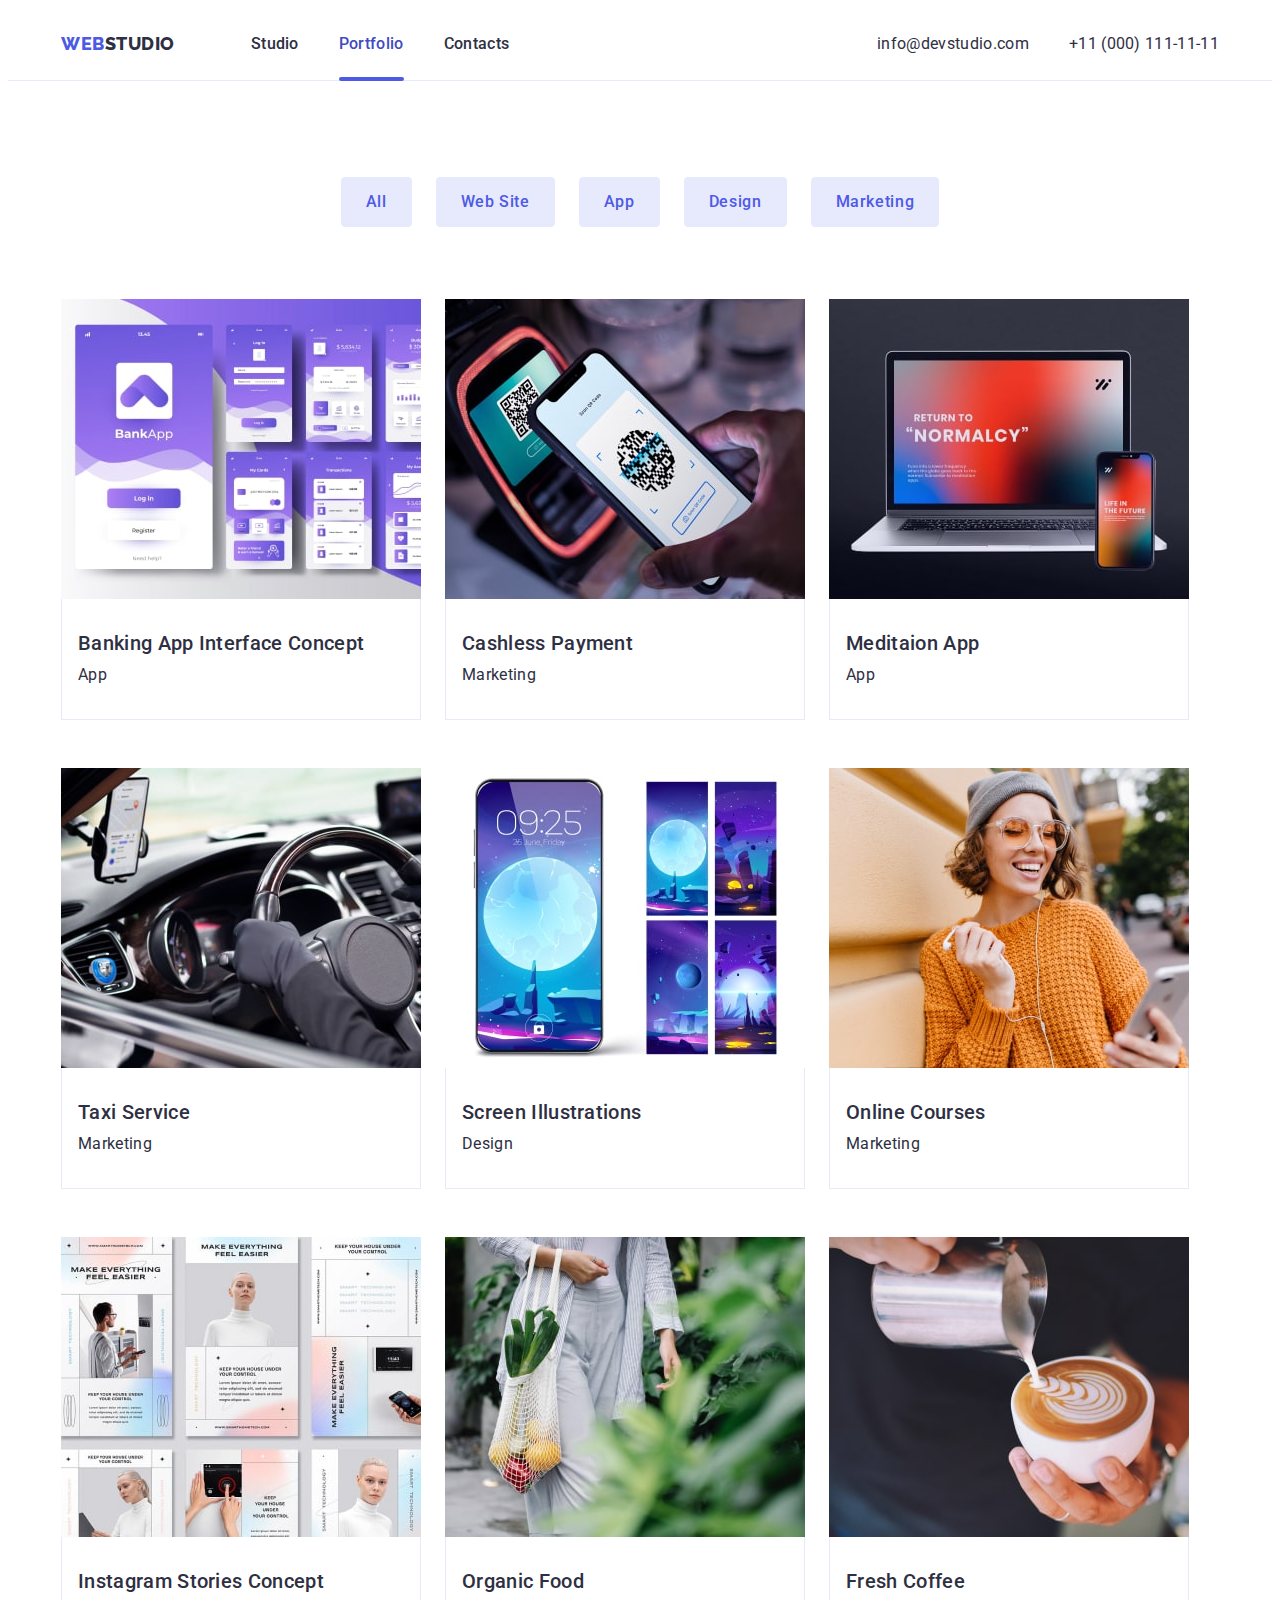
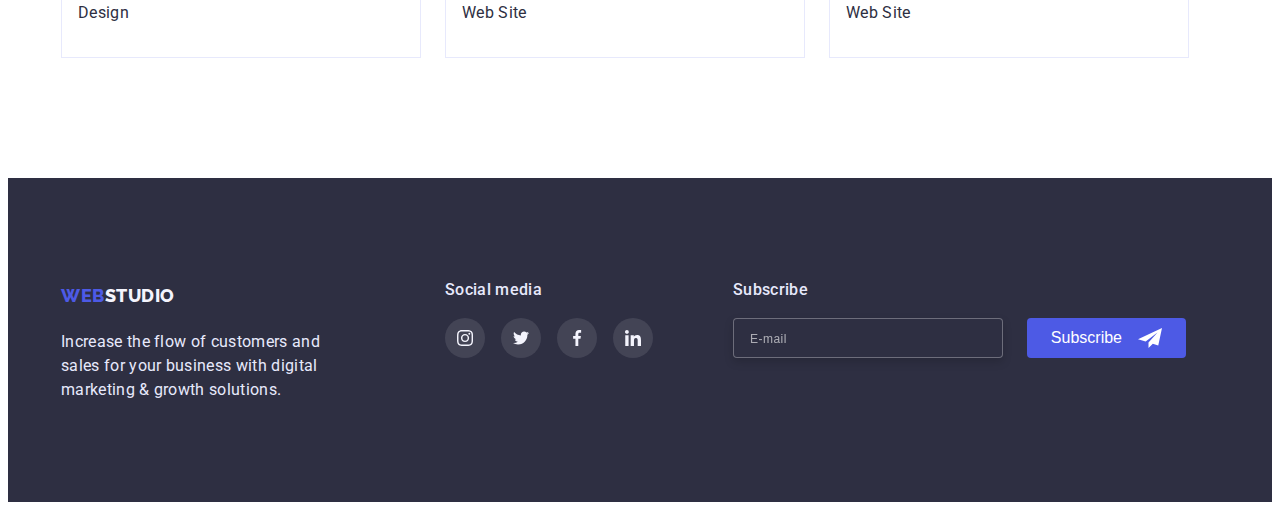
==== Portfolio.html @ 07bff195 "Initial commit" ====
<!DOCTYPE html>
<html lang="en">
  <head>
    <meta charset="UTF-8" />
    <meta http-equiv="X-UA-Compatible" content="IE=edge" />
    <meta name="viewport" content="width=device-width, initial-scale=1.0" />
    <title>WEBSTUDIO</title>

    <link rel="preconnect" href="https://fonts.googleapis.com" />
    <link rel="preconnect" href="https://fonts.gstatic.com" crossorigin />
    <link
      href="https://fonts.googleapis.com/css2?family=Raleway:wght@800&family=Roboto:wght@400;500;700;900&display=swap"
      rel="stylesheet"
    />
    <link
      rel="stylesheet"
      href="https://cdnjs.cloudflare.com/ajax/libs/modern-normalize/1.1.0/modern-normalize.min.css"
      integrity="sha512-wpPYUAdjBVSE4KJnH1VR1HeZfpl1ub8YT/NKx4PuQ5NmX2tKuGu6U/JRp5y+Y8XG2tV+wKQpNHVUX03MfMFn9Q=="
      crossorigin="anonymous"
      referrerpolicy="no-referrer"
    />
    <link rel="stylesheet" href="./css/styles.css" />
  </head>

  <body>
    <!-- header -->

    <header class="header">
      <div class="container">
        <nav class="nav">
          <a href="./index.html" class="logo"
            ><span class="logo-color">WEB</span>STUDIO</a
          >
          <ul class="nav-list">
            <li class="item">
              <a href="./index.html" class="link">Studio</a>
            </li>
            <li class="item">
              <a href="./Portfolio.html" class="link current">Portfolio</a>
            </li>
            <li class="item"><a href="" class="link">Contacts</a></li>
          </ul>

          <address class="addres">
            <ul class="addres-list">
              <li class="item">
                <a href="mailto:info@devstudio.com" class="link"
                  >info@devstudio.com</a
                >
              </li>
              <li class="item">
                <a href="tel:+110001111111" class="link">+11 (000) 111-11-11</a>
              </li>
            </ul>
          </address>
        </nav>
      </div>
    </header>

    <!-- main -->

    <main>
      <section class="portfolio">
        <div class="container">
          <h1 class="visually-hidden">Portfolio</h1>
          <ul class="btn-list">
            <li class="item">
              <button type="button" class="btn">All</button>
            </li>
            <li class="item">
              <button type="button" class="btn">Web Site</button>
            </li>
            <li class="item"><button type="button" class="btn">App</button></li>
            <li class="item">
              <button type="button" class="btn">Design</button>
            </li>
            <li class="item">
              <button type="button" class="btn">Marketing</button>
            </li>
          </ul>
          <ul class="portfolio-list">
            <li class="item">
              <a class="link" href="#">
                <div class="portfolio-img">
                  <img
                    src="./images/Banking-App-Interface-Concept.jpg"
                    alt="Banking App Interface Concept"
                    width="360"
                    height="300"
                  />
                  <p class="portfolio-img-text">
                    14 Stylish and User-Friendly App Design Concepts · Task Manager App · Calorie Tracker App · Exotic Fruit Ecommerce App · Cloud Storage App
                  </p>
                </div>
                <div class="portfolio-text">
                  <h2 class="title">Banking App Interface Concept</h2>
                  <p class="paragraph">App</p>
                </div>
              </a>
            </li>
            <li class="item">
              <a class="link" href="#">
                <div class="portfolio-img">
                  <img
                    src="./images/Cashless-Payment.jpg"
                    alt="Cashless Payment"
                    width="360"
                    height="300"
                  />
                  <p class="portfolio-img-text">
                    14 Stylish and User-Friendly App Design Concepts · Task Manager App · Calorie Tracker App · Exotic Fruit Ecommerce App · Cloud Storage App
                  </p>
                </div>
                <div class="portfolio-text">
                  <h2 class="title">Cashless Payment</h2>
                  <p class="paragraph">Marketing</p>
                </div>
              </a>
            </li>
            <li class="item">
              <a class="link" href="#">
                <div class="portfolio-img">
                  <img
                    src="./images/Meditaion-App.jpg"
                    alt="Meditaion App"
                    width="360"
                    height="300"
                  />
                  <p class="portfolio-img-text">
                    14 Stylish and User-Friendly App Design Concepts · Task Manager App · Calorie Tracker App · Exotic Fruit Ecommerce App · Cloud Storage App
                  </p>
                </div>
                <div class="portfolio-text">
                  <h2 class="title">Meditaion App</h2>
                  <p class="paragraph">App</p>
                </div></a
              >
            </li>
            <li class="item">
              <a class="link" href="#">
                <div class="portfolio-img">
                  <img
                    src="./images/Taxi-Service.jpg"
                    alt="Taxi Service"
                    width="360"
                    height="300"
                  />
                  <p class="portfolio-img-text">
                    14 Stylish and User-Friendly App Design Concepts · Task Manager App · Calorie Tracker App · Exotic Fruit Ecommerce App · Cloud Storage App
                  </p>
                </div>
                <div class="portfolio-text">
                  <h2 class="title">Taxi Service</h2>
                  <p class="paragraph">Marketing</p>
                </div></a
              >
            </li>
            <li class="item">
              <a class="link" href="#">
                <div class="portfolio-img">
                  <img
                    src="./images/Screen-Illustrations.jpg"
                    alt="Screen Illustrations"
                    width="360"
                    height="300"
                  />
                  <p class="portfolio-img-text">
                    14 Stylish and User-Friendly App Design Concepts · Task Manager App · Calorie Tracker App · Exotic Fruit Ecommerce App · Cloud Storage App
                  </p>
                </div>
                <div class="portfolio-text">
                  <h2 class="title">Screen Illustrations</h2>
                  <p class="paragraph">Design</p>
                </div></a
              >
            </li>
            <li class="item">
              <a class="link" href="#">
                <div class="portfolio-img">
                  <img
                    src="./images/Online-Courses.jpg"
                    alt="Online Courses"
                    width="360"
                    height="300"
                  />
                  <p class="portfolio-img-text">
                    14 Stylish and User-Friendly App Design Concepts · Task Manager App · Calorie Tracker App · Exotic Fruit Ecommerce App · Cloud Storage App
                  </p>
                </div>
                <div class="portfolio-text">
                  <h2 class="title">Online Courses</h2>
                  <p class="paragraph">Marketing</p>
                </div></a
              >
            </li>
            <li class="item">
              <a class="link" href="#"></a>
                <div class="portfolio-img">
                  <img
                    src="./images/Instagram-Stories-Concept.jpg"
                    alt="Instagram Stories Concept"
                    width="360"
                    height="300"
                  />
                  <p class="portfolio-img-text">
                    14 Stylish and User-Friendly App Design Concepts · Task Manager App · Calorie Tracker App · Exotic Fruit Ecommerce App · Cloud Storage App
                  </p>
                </div>
                <div class="portfolio-text">
                  <h2 class="title">Instagram Stories Concept</h2>
                  <p class="paragraph">Design</p>
                </div></a
              >
            </li>
            <li class="item">
              <a class="link" href="#"
                >
                <div class="portfolio-img">
                  <img
                  src="./images/Organic-Food.jpg"
                  alt="Organic Food"
                  width="360"
                  height="300"
                />
                  <p class="portfolio-img-text">
                   14 Stylish and User-Friendly App Design Concepts · Task Manager App · Calorie Tracker App · Exotic Fruit Ecommerce App · Cloud Storage App
                  </p>
                </div>
                <div class="portfolio-text">
                  <h2 class="title">Organic Food</h2>
                  <p class="paragraph">Web Site</p>
                </div></a
              >
            </li>
            <li class="item">
              <a class="link" href="#"
                >
                <div class="portfolio-img">
                  <img
                  src="./images/Fresh-Coffee.jpg"
                  alt="Fresh Coffee"
                  width="360"
                  height="300"
                />
                 <p class="portfolio-img-text">
                   14 Stylish and User-Friendly App Design Concepts · Task Manager App · Calorie Tracker App · Exotic Fruit Ecommerce App · Cloud Storage App
                  </p>
                </div>
                <div class="portfolio-text">
                  <h2 class="title">Fresh Coffee</h2>
                  <p class="paragraph">Web Site</p>
                </div></a
              >
            </li>
          </ul>
        </div>
      </section>
    </main>

    <!-- footer -->

    <footer class="footer">
      <div class="container">
        <div class="footer-logo-box">
          <a href="./index.html" class="logo logo-footer"
            ><span class="logo-color">WEB</span>STUDIO</a
          >
          <p class="paragraph paragraph-color">
            Increase the flow of customers and sales for your business with
            digital marketing & growth solutions.
          </p>
        </div>
        <div class="footer-soc-box">
          <h2 class="footer-soc-title">Social media</h2>
          <ul class="footer-soc-list">
            <li class="footer-soc-item">
              <a
                class="footer-soc-link"
                href="https://www.instagram.com/"
                target="_blank"
                rel="noopener noreferrer"
              >
                <svg class="footer-soc-icon">
                  <use href="./images/icons.svg#icon-instagram"></use>
                </svg>
              </a>
            </li>
            <li class="footer-soc-item">
              <a
                class="footer-soc-link"
                href="https://twitter.com/"
                target="_blank"
                rel="noopener noreferrer"
              >
                <svg class="footer-soc-icon">
                  <use href="./images/icons.svg#icon-twitter"></use>
                </svg>
              </a>
            </li>
            <li class="footer-soc-item">
              <a
                class="footer-soc-link"
                href="https://facebook.com/"
                target="_blank"
                rel="noopener noreferrer"
              >
                <svg class="footer-soc-icon">
                  <use href="./images/icons.svg#icon-facebook"></use>
                </svg>
              </a>
            </li>
            <li class="footer-soc-item">
              <a
                class="footer-soc-link"
                href="https://linkedin.com/"
                target="_blank"
                rel="noopener noreferrer"
              >
                <svg class="footer-soc-icon">
                  <use href="./images/icons.svg#icon-linkedin"></use>
                </svg>
              </a>
            </li>
          </ul>
        </div>
        <div class="footer-subscribe">
          <p class="subscribe-title">Subscribe</p>
          <form class="footer-form">
            <input
              class="footer-imput"
              type="email"
              name="mail"
              placeholder="E-mail"
              required
            />
            <button class="footer-btn" type="submit">
              <span>Subscribe</span>
              <svg class="footer-btn-icon">
                <use href="./images/icons.svg#icon-airplane"></use>
              </svg>
            </button>
          </form>
        </div>
      </div>
    </footer>
  </body>
</html>
---- css/styles.css ----
/* шрифт
 font-family: "Raleway", sans-serif;
font-family: "Roboto", sans-serif; */

/* головний колір шрифту #2E2F42 */
/* другий колір шрифту  #434455 */
/* колір шрифту у футері #E7E9FC */
/* колір шрифту основного заголовку #FFFFFF */
/* колір шрифту лого #4D5AE5 та #2E2F42 */
/* колір головного бекграунду #FFFFFF */
/* колір другого бекграунду #2E2F42 */
/* колір третього бекграунду #F4F4FD */
/* Колір кнопок у портфоліо #F4F4FD */
/* колір нажатої кнопки #404BBF */
/* колір нажатої кнопки у футорі #31D0AA */

:root {
  --activ-btn-color: #404bbf;
  --second-activ-btn-color: #31d0aa;
  --primary-text-color: #2e2f42;
  --second-text-color: #434455;
  --footer-text-color: #e7e9fc;
  --main-title-text-color: #ffffff;
  --accent-text-color: #4d5ae5;
  --bg-color-sectin: #f4f4fd;
  --customers-color: #8e8f99;
  --gradient: linear-gradient(rgba(46, 47, 66, 0.7), rgba(46, 47, 66, 0.7));
  --cubic-anim: cubic-bezier(0.4, 0, 0.2, 1);
}

body {
  font-family: "Roboto", sans-serif;
  color: var(--primary-text-color);
  font-weight: 400;
  letter-spacing: 0.02em;
}

.visually-hidden {
  position: absolute;
  white-space: nowrap;
  width: 1px;
  height: 1px;
  overflow: hidden;
  border: 0;
  padding: 0;
  clip: rect(0 0 0 0);
  clip-path: inset(50%);
  margin: -1px;
}

.item {
  list-style: none;
}

.title {
  font-weight: 500;
  font-size: 20px;
  line-height: 1.2;
}

.paragraph {
  font-size: 16px;
  line-height: 1.5;
}

img {
  display: block;
  max-width: 100%;
  height: auto;
}

.container {
  width: 100%;
  max-width: 1158px;
  padding-left: 15px;
  padding-right: 15px;
  margin: 0 auto;
}

p,
h1,
h2,
h3,
h4,
h5,
h6 {
  margin: 0;
}

ul {
  margin: 0;
  padding-left: 0;
}

/* ----------------header --------------*/
.header {
  border-bottom: 1px solid var(--footer-text-color);
}

.nav {
  display: flex;
  align-items: center;
  height: 72px;
}

.nav-list {
  display: flex;
  margin-left: 76px;
}

.nav-list .item + .item {
  margin-left: 40px;
}

.addres {
  margin-left: auto;
}

.addres-list {
  display: flex;
}

.addres-list .item + .item {
  margin-left: 40px;
}

.logo {
  color: var(--primary-text-color);
  text-decoration: none;
  font-family: "Raleway", sans-serif;
  font-weight: 800;
  font-size: 18px;
  line-height: 2;
  letter-spacing: 0.03em;
}

.logo .logo-color {
  color: var(--accent-text-color);
}

.nav .link {
  display: block;
  color: var(--primary-text-color);
  font-weight: 500;
  text-decoration: none;
  font-size: 16px;
  line-height: 1.5;
  padding-top: 24px;
  padding-bottom: 24px;

  transition-property: color;
  transition-duration: 250ms;
  transition-timing-function: var(--cubic-anim);
}

.nav .link:focus,
.nav .link:hover,
.link.current {
  color: var(--activ-btn-color);
}

.nav-list .item {
  position: relative;
}

.current::after {
  position: absolute;
  content: "";
  width: 100%;
  height: 4px;
  border-radius: 2px;
  background-color: var(--accent-text-color);
  bottom: -1px;
  left: 0;
}

.addres .link {
  color: inherit;
  text-decoration: none;
  font-weight: normal;
  font-style: normal;
  font-size: 16px;
  line-height: 1.5;

  transition-property: color;
  transition-duration: 250ms;
  transition-timing-function: var(--cubic-anim);
}

.addres .link:hover,
.addres .link:focus {
  color: var(--accent-text-color);
}

/* -------------------main---------------- */

/* --------hero------- */
.main-section {
  max-width: 1440px;
  margin: 0 auto;
  padding-top: 188px;
  padding-bottom: 188px;
  text-align: center;

  background-color: var(--primary-text-color);
  background-image: var(--gradient), url(../images/people-office.jpg);
  background-position: center;
  background-size: cover;
}

.main-title {
  color: var(--main-title-text-color);
  font-weight: 700;
  font-size: 56px;
  line-height: 1.07;
}

.main-section .btn {
  margin-top: 48px;
  padding: 16px 31px;

  color: var(--main-title-text-color);
  font-family: inherit;
  font-weight: 500;
  font-size: 16px;
  line-height: 1.5;
  letter-spacing: 0.04em;

  width: 169px;
  height: 56px;
  background-color: var(--accent-text-color);
  cursor: pointer;
  border: none;
  border-radius: 4px;
  box-shadow: 0px 4px 4px rgba(0, 0, 0, 0.15);

  transition-property: background-color;
  transition-duration: 250ms;
  transition-timing-function: var(--cubic-anim);
}

.main-section .btn:hover,
.main-section .btn:focus {
  background-color: var(--activ-btn-color);
}

/* --------modal------- */

.backdrop {
  position: fixed;
  top: 0;
  left: 0;
  width: 100%;
  height: 100%;
  background-color: rgba(46, 47, 66, 0.4);

  transition-property: opacity visibility;
  transition-duration: 250ms;
  transition-timing-function: var(--cubic-anim);
}

.is-hidden {
  opacity: 0;
  visibility: hidden;
  pointer-events: none;
}

.modal {
  position: absolute;
  top: 50%;
  left: 50%;
  transform: translate(-50%, -50%) scaleX(1);
  transition: transform 250ms var(--cubic-anim);

  width: 408px;
  height: 584px;
  padding: 72px 24px 24px 24px;

  background-color: #fcfcfc;
  box-shadow: 0px 1px 1px rgba(0, 0, 0, 0.14), 0px 1px 3px rgba(0, 0, 0, 0.12),
    0px 2px 1px rgba(0, 0, 0, 0.2);
  border-radius: 4px;
}

.backdrop.is-hidden .modal {
  transform: translate(-50%, -100%) scaleX(0);
}

.modal-btn {
  position: absolute;
  top: 24px;
  right: 24px;

  width: 24px;
  height: 24px;
  display: flex;
  align-items: center;
  justify-content: center;

  background-color: var(--footer-text-color);
  border: 1px solid;
  border-radius: 50%;
  border-color: rgba(0, 0, 0, 0.1);
  cursor: pointer;

  fill: var(--primary-text-color);
}

.icon-modal-close-btn {
  width: 8px;
  height: 8px;
}

.modal-btn:hover,
.modal-btn:focus {
  background-color: var(--activ-btn-color);
  border-color: var(--activ-btn-color);
  fill: var(--main-title-text-color);
}

.modal-title {
  font-size: 16px;
  font-weight: 500;
  line-height: 1.5;
  text-align: center;
  letter-spacing: 0.02em;

  margin-bottom: 16px;
}

.modal-form {
  display: flex;
  flex-direction: column;
}

.form-field {
  width: 100%;
  margin-bottom: 8px;
}

.form-input::placeholder {
  font-size: 12px;
  line-height: 1.3;
  letter-spacing: 0.04em;
  color: rgba(117, 117, 117, 0.5);
}

.form-input {
  font-size: 12px;
  width: 100%;
  padding: 8px 38px;
  border: 1px solid rgba(33, 33, 33, 0.2);
  border-radius: 4px;
  outline: transparent;

  transition: border-color 250ms var(--cubic-anim);
}

.form-input:focus {
  border-color: var(--accent-text-color);
}

.form-label {
  font-size: 12px;
  line-height: 1.33;
  letter-spacing: 0.04em;
  color: #8e8f99;
}

.input-wrap {
  position: relative;
  margin-top: 4px;
}

.form-input-icon {
  position: absolute;
  top: 50%;
  left: 16px;
  transform: translateY(-50%);
  fill: var(--primary-text-color);

  transition: fill 250ms var(--cubic-anim);
}

.form-input:focus + .form-input-icon {
  fill: var(--accent-text-color);
}

.textarea {
  resize: none;
  width: 100%;
  height: 120px;
  padding-left: 16px;
}

.form-checkbox {
  display: flex;
  width: 100%;
  height: 16px;
  margin-top: 8px;
}

.input-check {
  appearance: none;
}
.check-text {
  display: flex;
  align-items: center;
  justify-content: center;
}

.check-text span {
  width: 16px;
  height: 16px;
  border: 1.25px solid var(--primary-text-color);
  border-radius: 2px;

  margin-right: 8px;

  display: flex;
  align-items: center;
  justify-content: center;

  fill: transparent;
  background-color: var(--main-title-text-color);

  transition-property: fill background-color border;
  transition-duration: 250ms;
  transition-timing-function: var(--cubic-anim);
}

.check-text:hover span,
.check-text:focus span {
  border-color: var(--accent-text-color);
}

.input-check:checked + .check-text span {
  fill: var(--main-title-text-color);
  background-color: var(--accent-text-color);
  border: none;
}

.policy-text {
  margin-left: 8px;
}

.modal-policy {
  color: var(--accent-text-color);
  margin-left: 4px;
}

.modal-btn-send {
  position: absolute;
  bottom: 24px;
  left: 50%;
  transform: translateX(-50%);

  color: var(--main-title-text-color);
  width: 169px;
  height: 56px;
  padding: 16px 32px;

  background-color: var(--accent-text-color);
  box-shadow: 0px 4px 4px rgba(0, 0, 0, 0.15);
  border: none;
  border-radius: 4px;

  transition: background-color 250ms var(--cubic-anim);
}

.modal-btn-send:focus,
.modal-btn-send:hover {
  background-color: var(--activ-btn-color);
}

/* --------advantage------- */

.section {
  padding-top: 120px;
  padding-bottom: 120px;
}

.advantage-list {
  display: flex;
  flex-wrap: wrap;
  gap: 24px;
}

.advantage-list .item {
  width: 264px;
}

.advantage-list .title {
  margin-bottom: 8px;
}

.advantage-bg {
  display: flex;
  align-items: center;
  justify-content: center;
  width: 264px;
  height: 112px;
  background-color: var(--bg-color-sectin);
  border-radius: 4px;
  margin-bottom: 8px;
}

.advantage-icon {
  width: 64px;
  height: 64px;
}

/* --------galery------- */

.galery-section {
  text-align: center;
  padding-top: 0;
}

.galery-list {
  display: flex;
  flex-wrap: wrap;
  gap: 24px;
  margin-top: 72px;
  display: flex;
}

.galery-list .item {
  width: calc(100% - 48 / 3);
}

/* --------Team------- */

.team-section {
  background-color: var(--bg-color-sectin);
}

.title-section {
  font-weight: 700;
  font-size: 36px;
  line-height: 1.1;
  text-align: center;
}

.team-list {
  display: flex;
  flex-wrap: wrap;
  gap: 24px;
  margin-top: 72px;
  text-align: center;
}

.team-list .item {
  width: calc(100% -72px / 4);
  border-radius: 0px 0px 4px 4px;
  box-shadow: 0px 1px 6px rgba(46, 47, 66, 0.08),
    0px 1px 1px rgba(46, 47, 66, 0.16), 0px 2px 1px rgba(46, 47, 66, 0.08);
}

.team {
  background-color: var(--main-title-text-color);
}

.team-text-box {
  padding: 32px 16px;
}

.team-list .title {
  margin-bottom: 8px;
}

.team-soc-list {
  display: flex;
  align-items: center;
  justify-content: space-between;
  margin-top: 8px;
  list-style: none;
}

.team-soc-item {
  width: 40px;
  height: 40px;
}

.team-soc-link {
  display: flex;
  width: inherit;
  height: inherit;
  background-color: var(--accent-text-color);
  border-radius: 50%;
  justify-content: center;
  align-items: center;

  transition-property: background-color;
  transition-duration: 250ms;
  transition-timing-function: var(--cubic-anim);
}

.team-soc-link:hover,
.team-soc-link:focus {
  background-color: var(--activ-btn-color);
}

.team-soc-icon {
  width: 16px;
  height: 16px;
}

/* ---------customers---------- */

.customers {
  padding: 130px 0 120px 0;
}

.customers-title {
  font-weight: 700;
  font-size: 36px;
  line-height: 1.1;
  text-align: center;
  margin-bottom: 72px;
}

.customers-list {
  display: flex;
  flex-wrap: wrap;
  row-gap: 24px;
  gap: 24px;
  list-style: none;
}

.customers-item {
  width: 168px;
  height: 88px;
}

.customers-link {
  display: flex;
  justify-content: center;
  align-items: center;

  width: inherit;
  height: inherit;
  border: 1px solid var(--customers-color);
  border-radius: 4px;
  fill: var(--customers-color);

  transition-property: fill border;
  transition-duration: 250ms;
  transition-timing-function: var(--cubic-anim);
}

.customers-link:hover,
.customers-link:focus {
  border: 1px solid var(--activ-btn-color);
  fill: var(--activ-btn-color);
}

.customers-icon {
  width: 104px;
  height: 56px;
}

/* -----------------footer------------------ */

.footer {
  background-color: var(--primary-text-color);
  padding-top: 100px;
  padding-bottom: 100px;
}

.logo-footer {
  color: var(--bg-color-sectin);
}

.paragraph-color {
  margin-top: 16px;
  width: 264px;
  color: var(--footer-text-color);
}

.footer .container {
  display: flex;
  flex-wrap: wrap;
  row-gap: 24px;
}

.footer-logo-box {
  margin-right: 120px;
}

.footer-soc-box {
  margin-right: 80px;
}

.footer-soc-title {
  color: var(--footer-text-color);
  font-weight: 500;
  font-size: 16px;
  line-height: 1.5;
  letter-spacing: 0.02em;
  margin-bottom: 16px;
}

.footer-soc-list {
  display: flex;
  align-items: center;
  gap: 16px;
  list-style: none;
}

.footer-soc-item {
  width: 40px;
  height: 40px;
}

.footer-soc-link {
  display: flex;
  width: inherit;
  height: inherit;
  background-color: var(--second-text-color);
  border-radius: 50%;
  justify-content: center;
  align-items: center;

  transition-property: background-color;
  transition-duration: 250ms;
  transition-timing-function: var(--cubic-anim);
}

.footer-soc-link:hover,
.footer-soc-link:focus {
  background-color: var(--second-activ-btn-color);
}

.footer-soc-icon {
  width: 16px;
  height: 16px;
}

.footer-subscribe {
  width: 453px;
  height: 80px;
}

.subscribe-title {
  font-size: 16px;
  font-weight: 500;
  line-height: 1.5;
  letter-spacing: 0.02em;
  color: var(--footer-text-color);

  margin-bottom: 16px;
}

.footer-form {
  display: flex;
  width: 100%;
  height: 40px;
}

.footer-imput {
  width: 264px;
  background-color: var(--primary-text-color);
  border: 1px solid rgba(255, 255, 255, 0.3);
  filter: drop-shadow(0px 4px 4px rgba(0, 0, 0, 0.15));
  border-radius: 4px;

  padding: 8px 16px;
  font-size: 14px;
  line-height: 1.5;
  letter-spacing: 0.04em;
  color: var(--main-title-text-color);
}

.footer-imput::placeholder {
  font-size: 12px;
  line-height: 2;
  letter-spacing: 0.04em;
  color: rgba(255, 255, 255, 0.6);
}

.footer-btn {
  display: flex;
  align-items: center;
  justify-content: center;
  gap: 16px;

  width: 165px;
  height: 40px;
  background-color: var(--accent-text-color);
  border: none;
  border-radius: 4px;

  color: var(--main-title-text-color);
  font-size: 16px;
  line-height: 1.5;
  padding: 8px 24px;
  margin-left: 24px;

  cursor: pointer;

  transition-property: background-color;
  transition-duration: 250ms;
  transition-timing-function: var(--cubic-anim);
}

.footer-btn-icon {
  width: 24px;
  height: 24px;
  fill: var(--main-title-text-color);
}

.footer-btn:focus,
.footer-btn:hover {
  background-color: var(--activ-btn-color);
}

/* ------------------Portfolio---------------- */

.portfolio {
  padding-top: 96px;
  padding-bottom: 120px;
}

.btn-list {
  display: flex;
  justify-content: center;
}

.btn-list .item + .item {
  margin-left: 24px;
}

.portfolio .btn {
  font-family: inherit;
  color: var(--accent-text-color);
  font-weight: 500;
  font-size: 16px;
  line-height: 1.5;
  letter-spacing: 0.04em;

  background-color: var(--footer-text-color);
  padding: 12px 24px 12px 24px;
  cursor: pointer;
  border: 1px solid var(--footer-text-color);
  border-radius: 4px;

  transition-property: background-color color border box-shadow;
  transition-duration: 250ms;
  transition-timing-function: var(--cubic-anim);
}

.portfolio .btn:hover,
.portfolio .btn:focus {
  color: var(--main-title-text-color);
  background-color: var(--activ-btn-color);
  border: 1px solid var(--activ-btn-color);
  box-shadow: 0px 3px 1px rgba(0, 0, 0, 0.1), 0px 2px 1px rgba(0, 0, 0, 0.08),
    0px 2px 2px rgba(0, 0, 0, 0.12);
}

.portfolio-list {
  display: flex;
  flex-wrap: wrap;
  gap: 24px;
  row-gap: 48px;
  margin-top: 72px;
}

.portfolio-list .item {
  width: calc(100% - 4 / 3);
  text-decoration-style: none;

  transition-property: box-shadow;
  transition-duration: 250ms;
  transition-timing-function: var(--cubic-anim);
}

.portfolio-list .item:hover,
.portfolio-list .item:focus {
  box-shadow: 0px 1px 6px rgba(46, 47, 66, 0.08),
    0px 1px 1px rgba(46, 47, 66, 0.16), 0px 2px 1px rgba(46, 47, 66, 0.08);
}

.portfolio-img {
  width: 360px;
  height: 300px;

  position: relative;
  overflow: hidden;
}

.portfolio-img-text {
  position: absolute;
  content: "";
  top: 0;
  left: 0;
  transform: translateY(100%);
  overflow: auto;

  width: 100%;
  height: 100%;
  background-color: var(--accent-text-color);

  transition-property: transform;
  transition-duration: 250ms;
  transition-timing-function: var(--cubic-anim);

  font-size: 16px;
  line-height: 1.5;
  letter-spacing: 0.02em;
  color: var(--bg-color-sectin);
  padding: 40px 32px;
}

.item:focus .portfolio-img-text,
.item:hover .portfolio-img-text {
  transform: translateY(0);
}

.portfolio-text {
  padding: 32px 16px;
  border: 1px solid var(--footer-text-color);
  border-top: none;
}
.portfolio-list .title {
  margin-bottom: 8px;
}

.portfolio-list .link {
  text-decoration: none;
  color: inherit;
}
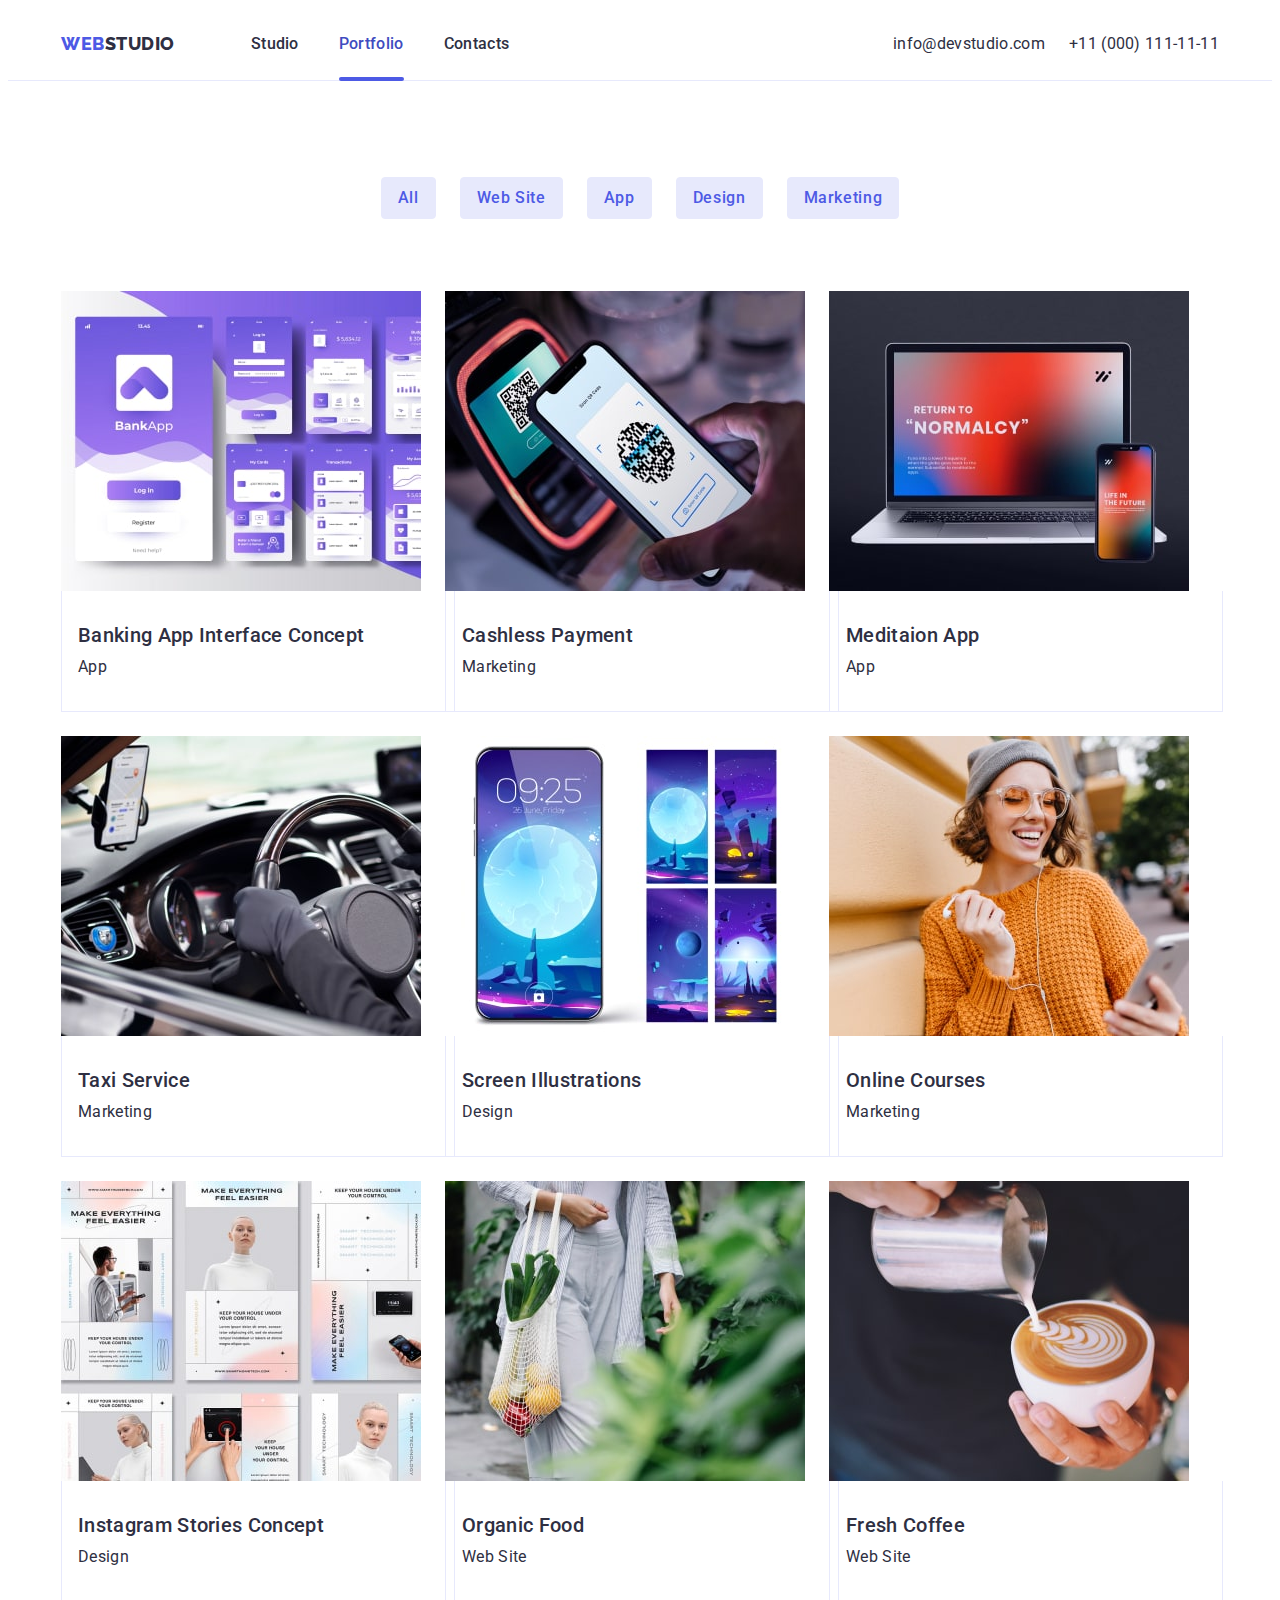
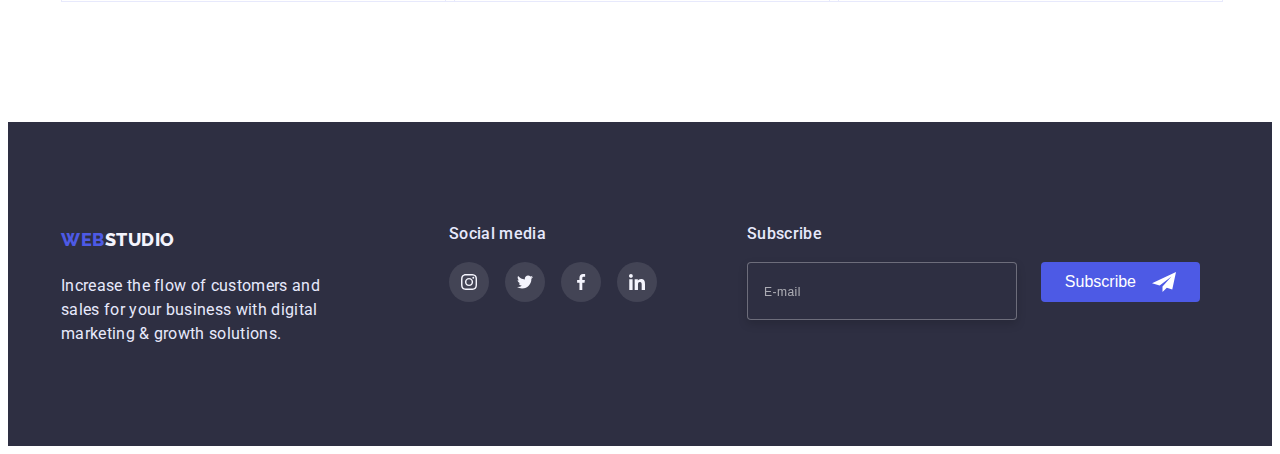
==== commit b3f2cf98: "create mobile and tablet version" ====
--- a/Portfolio.html
+++ b/Portfolio.html
@@ -20,6 +20,9 @@
       referrerpolicy="no-referrer"
     />
     <link rel="stylesheet" href="./css/styles.css" />
+    <link rel="stylesheet" href="./css/mobile.css" />
+    <link rel="stylesheet" href="./css/tablet.css" />
+    <link rel="stylesheet" href="./css/desktop.css" />
   </head>
 
   <body>
@@ -38,7 +41,7 @@
             <li class="item">
               <a href="./Portfolio.html" class="link current">Portfolio</a>
             </li>
-            <li class="item"><a href="" class="link">Contacts</a></li>
+            <li class="item"><a href="#" class="link">Contacts</a></li>
           </ul>
 
           <address class="addres">
@@ -53,7 +56,96 @@
               </li>
             </ul>
           </address>
+
+          <button class="mob-menu-btn" type="button" data-menu-open>
+            <svg class="mob-menu-icon">
+              <use href="./images/icons.svg#icon-menu-hamburger"></use>
+            </svg>
+          </button>
         </nav>
+      </div>
+
+      <!------------------ mobile menu  ----------------->
+
+      <div class="container mob-menu is-hidden" data-menu>
+        <button type="button" class="menu-btn-close" data-menu-close>
+          <svg class="icon-modal-close-btn">
+            <use href="./images/icons.svg#icon-modal-close-btn"></use>
+          </svg>
+        </button>
+
+        <ul class="mob-nav-list">
+          <li class="item">
+            <a href="./index.html" class="link">Studio</a>
+          </li>
+          <li class="item">
+            <a href="./Portfolio.html" class="link">Portfolio</a>
+          </li>
+          <li class="item"><a href="#" class="link current">Contacts</a></li>
+        </ul>
+
+        <ul class="mob-addres-list">
+          <li class="item">
+            <a href="tel:+110001111111" class="link mob-tel"
+              >+11 (000) 111-11-11</a
+            >
+          </li>
+          <li class="item">
+            <a href="mailto:info@devstudio.com" class="link"
+              >info@devstudio.com</a
+            >
+          </li>
+        </ul>
+        <ul class="mob-soc-list">
+          <li class="team-soc-item">
+            <a
+              href="https://www.instagram.com/"
+              class="team-soc-link"
+              target="_blank"
+              rel="noopener noreferrer"
+            >
+              <svg class="team-soc-icon">
+                <use href="./images/icons.svg#icon-instagram"></use>
+              </svg>
+            </a>
+          </li>
+          <li class="team-soc-item">
+            <a
+              href="https://twitter.com/"
+              class="team-soc-link"
+              target="_blank"
+              rel="noopener noreferrer"
+            >
+              <svg class="team-soc-icon">
+                <use href="./images/icons.svg#icon-twitter"></use>
+              </svg>
+            </a>
+          </li>
+          <li class="team-soc-item">
+            <a
+              href="https://facebook.com/"
+              class="team-soc-link"
+              target="_blank"
+              rel="noopener noreferrer"
+            >
+              <svg class="team-soc-icon">
+                <use href="./images/icons.svg#icon-facebook"></use>
+              </svg>
+            </a>
+          </li>
+          <li class="team-soc-item">
+            <a
+              href="https://linkedin.com/"
+              class="team-soc-link"
+              target="_blank"
+              rel="noopener noreferrer"
+            >
+              <svg class="team-soc-icon">
+                <use href="./images/icons.svg#icon-linkedin"></use>
+              </svg>
+            </a>
+          </li>
+        </ul>
       </div>
     </header>
 
@@ -81,13 +173,12 @@
           <ul class="portfolio-list">
             <li class="item">
               <a class="link" href="#">
-                <div class="portfolio-img">
-                  <img
-                    src="./images/Banking-App-Interface-Concept.jpg"
-                    alt="Banking App Interface Concept"
-                    width="360"
-                    height="300"
-                  />
+                <div class="portfolio-img">                  
+                  <img 
+                  srcset="./images/Banking-App-Interface-Concept-2x.jpg 2x"                   
+                  src="./images/Banking-App-Interface-Concept.jpg"
+                  alt="Banking App Interface Concept"
+                  />                  
                   <p class="portfolio-img-text">
                     14 Stylish and User-Friendly App Design Concepts · Task Manager App · Calorie Tracker App · Exotic Fruit Ecommerce App · Cloud Storage App
                   </p>
@@ -102,10 +193,10 @@
               <a class="link" href="#">
                 <div class="portfolio-img">
                   <img
+                  srcset="./images/Cashless-Payment-2x.jpg 2x"  
                     src="./images/Cashless-Payment.jpg"
                     alt="Cashless Payment"
-                    width="360"
-                    height="300"
+                    
                   />
                   <p class="portfolio-img-text">
                     14 Stylish and User-Friendly App Design Concepts · Task Manager App · Calorie Tracker App · Exotic Fruit Ecommerce App · Cloud Storage App
@@ -121,10 +212,10 @@
               <a class="link" href="#">
                 <div class="portfolio-img">
                   <img
+                  srcset="./images/Meditaion-App-2x.jpg 2x"                   
                     src="./images/Meditaion-App.jpg"
                     alt="Meditaion App"
-                    width="360"
-                    height="300"
+                    
                   />
                   <p class="portfolio-img-text">
                     14 Stylish and User-Friendly App Design Concepts · Task Manager App · Calorie Tracker App · Exotic Fruit Ecommerce App · Cloud Storage App
@@ -140,10 +231,10 @@
               <a class="link" href="#">
                 <div class="portfolio-img">
                   <img
+                  srcset="./images/Taxi-Service-2x.jpg 2x"                   
                     src="./images/Taxi-Service.jpg"
                     alt="Taxi Service"
-                    width="360"
-                    height="300"
+                    
                   />
                   <p class="portfolio-img-text">
                     14 Stylish and User-Friendly App Design Concepts · Task Manager App · Calorie Tracker App · Exotic Fruit Ecommerce App · Cloud Storage App
@@ -159,10 +250,10 @@
               <a class="link" href="#">
                 <div class="portfolio-img">
                   <img
+                  srcset="./images/Screen-Illustrations-2x.jpg 2x"                   
                     src="./images/Screen-Illustrations.jpg"
                     alt="Screen Illustrations"
-                    width="360"
-                    height="300"
+                    
                   />
                   <p class="portfolio-img-text">
                     14 Stylish and User-Friendly App Design Concepts · Task Manager App · Calorie Tracker App · Exotic Fruit Ecommerce App · Cloud Storage App
@@ -178,10 +269,10 @@
               <a class="link" href="#">
                 <div class="portfolio-img">
                   <img
+                  srcset="./images/Online-Courses-2x.jpg 2x"                   
                     src="./images/Online-Courses.jpg"
                     alt="Online Courses"
-                    width="360"
-                    height="300"
+                    
                   />
                   <p class="portfolio-img-text">
                     14 Stylish and User-Friendly App Design Concepts · Task Manager App · Calorie Tracker App · Exotic Fruit Ecommerce App · Cloud Storage App
@@ -197,10 +288,10 @@
               <a class="link" href="#"></a>
                 <div class="portfolio-img">
                   <img
+                  srcset="./images/Instagram-Stories-Concept-2x.jpg 2x"                   
                     src="./images/Instagram-Stories-Concept.jpg"
                     alt="Instagram Stories Concept"
-                    width="360"
-                    height="300"
+                    
                   />
                   <p class="portfolio-img-text">
                     14 Stylish and User-Friendly App Design Concepts · Task Manager App · Calorie Tracker App · Exotic Fruit Ecommerce App · Cloud Storage App
@@ -217,10 +308,10 @@
                 >
                 <div class="portfolio-img">
                   <img
+                  srcset="./images/Organic-Food-2x.jpg 2x"                   
                   src="./images/Organic-Food.jpg"
                   alt="Organic Food"
-                  width="360"
-                  height="300"
+                 
                 />
                   <p class="portfolio-img-text">
                    14 Stylish and User-Friendly App Design Concepts · Task Manager App · Calorie Tracker App · Exotic Fruit Ecommerce App · Cloud Storage App
@@ -237,10 +328,10 @@
                 >
                 <div class="portfolio-img">
                   <img
+                  srcset="./images/Fresh-Coffee-2x.jpg 2x"                   
                   src="./images/Fresh-Coffee.jpg"
                   alt="Fresh Coffee"
-                  width="360"
-                  height="300"
+                  
                 />
                  <p class="portfolio-img-text">
                    14 Stylish and User-Friendly App Design Concepts · Task Manager App · Calorie Tracker App · Exotic Fruit Ecommerce App · Cloud Storage App
@@ -343,5 +434,8 @@
         </div>
       </div>
     </footer>
+    
+    <script src="./js/menu.js"></script>
+
   </body>
 </html>
--- a/css/styles.css
+++ b/css/styles.css
@@ -59,6 +59,7 @@
 }
 
 .paragraph {
+  width: 100%;
   font-size: 16px;
   line-height: 1.5;
 }
@@ -71,7 +72,7 @@
 
 .container {
   width: 100%;
-  max-width: 1158px;
+  max-width: 428px;
   padding-left: 15px;
   padding-right: 15px;
   margin: 0 auto;
@@ -103,27 +104,6 @@
   height: 72px;
 }
 
-.nav-list {
-  display: flex;
-  margin-left: 76px;
-}
-
-.nav-list .item + .item {
-  margin-left: 40px;
-}
-
-.addres {
-  margin-left: auto;
-}
-
-.addres-list {
-  display: flex;
-}
-
-.addres-list .item + .item {
-  margin-left: 40px;
-}
-
 .logo {
   color: var(--primary-text-color);
   text-decoration: none;
@@ -138,81 +118,179 @@
   color: var(--accent-text-color);
 }
 
-.nav .link {
+.nav-list {
+  display: none;
+}
+
+.addres-list {
+  display: none;
+}
+
+.mob-menu-btn {
+  display: inline-block;
+  position: relative;
+  width: 32px;
+  height: 32px;
+  background-color: transparent;
+  border: none;
+  margin: 0 0 0 auto;
+
+  cursor: pointer;
+}
+.mob-menu-icon {
+  width: 32px;
+  height: 32px;
+  position: absolute;
+  top: 50%;
+  left: 50%;
+  transform: translate(-50%, -50%);
+
+  stroke: var(--primary-text-color);
+}
+
+/* ------Mobile menu ------ */
+
+.mob-menu {
+  width: 100%;
+  height: 100%;
+  position: fixed;
+  top: 0;
+  left: 50%;
+  transform: translateX(-50%);
+  display: flex;
+  flex-direction: column;
+  overflow: auto;
+  z-index: 1;
+
+  padding: 80px 40px 40px 40px;
+
+  background-color: var(--main-title-text-color);
+  background-size: contain;
+}
+
+.no-scroll {
+  overflow: hidden;
+}
+
+.menu-btn-close {
+  position: absolute;
+  top: 40px;
+  right: 40px;
+
+  width: 24px;
+  height: 24px;
+  display: flex;
+  align-items: center;
+  justify-content: center;
+
+  background-color: var(--footer-text-color);
+  border: 1px solid;
+  border-radius: 50%;
+  border-color: rgba(0, 0, 0, 0.1);
+  cursor: pointer;
+
+  fill: var(--primary-text-color);
+}
+
+.mob-nav-list {
+  display: flex;
+  flex-direction: column;
+  gap: 40px;
+}
+
+.mob-nav-list .link {
   display: block;
   color: var(--primary-text-color);
-  font-weight: 500;
+  font-weight: 700;
   text-decoration: none;
-  font-size: 16px;
-  line-height: 1.5;
-  padding-top: 24px;
-  padding-bottom: 24px;
+  font-size: 36px;
+  line-height: calc(40 / 36);
 
   transition-property: color;
   transition-duration: 250ms;
   transition-timing-function: var(--cubic-anim);
 }
 
-.nav .link:focus,
-.nav .link:hover,
+.mob-nav-list .link:focus,
+.mob-nav-list .link:hover,
 .link.current {
   color: var(--activ-btn-color);
 }
 
-.nav-list .item {
-  position: relative;
-}
-
-.current::after {
-  position: absolute;
-  content: "";
-  width: 100%;
-  height: 4px;
-  border-radius: 2px;
-  background-color: var(--accent-text-color);
-  bottom: -1px;
-  left: 0;
-}
-
-.addres .link {
+.mob-addres-list {
+  display: flex;
+  flex-direction: column;
+  gap: 40px;
+
+  margin-top: auto;
+}
+
+.mob-addres-list .link {
   color: inherit;
   text-decoration: none;
-  font-weight: normal;
-  font-style: normal;
-  font-size: 16px;
-  line-height: 1.5;
+  font-weight: 500;
+  font-size: 20px;
+  line-height: calc(24 / 20);
+  padding: 0;
 
   transition-property: color;
   transition-duration: 250ms;
   transition-timing-function: var(--cubic-anim);
 }
-
-.addres .link:hover,
-.addres .link:focus {
+.mob-addres-list .mob-tel {
+  color: inherit;
+  text-decoration: none;
+  font-weight: 600;
+  font-size: 36px;
+  line-height: calc(40 / 36);
+  padding: 0;
+}
+
+.mob-addres-list .link:hover,
+.mob-addres-list .link:focus {
   color: var(--accent-text-color);
 }
 
+.mob-soc-list {
+  display: flex;
+  align-items: center;
+  justify-content: space-between;
+  margin-top: 48px;
+  list-style: none;
+}
+
 /* -------------------main---------------- */
 
 /* --------hero------- */
+
 .main-section {
-  max-width: 1440px;
+  width: 100%;
+  padding-top: 112px;
+  padding-bottom: 112px;
+  text-align: center;
+
   margin: 0 auto;
-  padding-top: 188px;
-  padding-bottom: 188px;
-  text-align: center;
 
   background-color: var(--primary-text-color);
-  background-image: var(--gradient), url(../images/people-office.jpg);
+  background-image: var(--gradient), url(../images/people-office-mobile.jpg);
   background-position: center;
   background-size: cover;
+}
+
+@media (min-device-pixel-ratio: 2),
+  (min-resolution: 192dpi),
+  (min-resolution: 2dppx) {
+  .main-section {
+    background-image: var(--gradient),
+      url(../images/people-office-mobile-2x.jpg);
+  }
 }
 
 .main-title {
   color: var(--main-title-text-color);
   font-weight: 700;
-  font-size: 56px;
-  line-height: 1.07;
+  font-size: 36px;
+  line-height: 1.1;
 }
 
 .main-section .btn {
@@ -244,289 +322,41 @@
   background-color: var(--activ-btn-color);
 }
 
-/* --------modal------- */
-
-.backdrop {
-  position: fixed;
-  top: 0;
-  left: 0;
-  width: 100%;
-  height: 100%;
-  background-color: rgba(46, 47, 66, 0.4);
-
-  transition-property: opacity visibility;
-  transition-duration: 250ms;
-  transition-timing-function: var(--cubic-anim);
-}
-
-.is-hidden {
-  opacity: 0;
-  visibility: hidden;
-  pointer-events: none;
-}
-
-.modal {
-  position: absolute;
-  top: 50%;
-  left: 50%;
-  transform: translate(-50%, -50%) scaleX(1);
-  transition: transform 250ms var(--cubic-anim);
-
-  width: 408px;
-  height: 584px;
-  padding: 72px 24px 24px 24px;
-
-  background-color: #fcfcfc;
-  box-shadow: 0px 1px 1px rgba(0, 0, 0, 0.14), 0px 1px 3px rgba(0, 0, 0, 0.12),
-    0px 2px 1px rgba(0, 0, 0, 0.2);
-  border-radius: 4px;
-}
-
-.backdrop.is-hidden .modal {
-  transform: translate(-50%, -100%) scaleX(0);
-}
-
-.modal-btn {
-  position: absolute;
-  top: 24px;
-  right: 24px;
-
-  width: 24px;
-  height: 24px;
-  display: flex;
-  align-items: center;
-  justify-content: center;
-
-  background-color: var(--footer-text-color);
-  border: 1px solid;
-  border-radius: 50%;
-  border-color: rgba(0, 0, 0, 0.1);
-  cursor: pointer;
-
-  fill: var(--primary-text-color);
-}
-
-.icon-modal-close-btn {
-  width: 8px;
-  height: 8px;
-}
-
-.modal-btn:hover,
-.modal-btn:focus {
-  background-color: var(--activ-btn-color);
-  border-color: var(--activ-btn-color);
-  fill: var(--main-title-text-color);
-}
-
-.modal-title {
-  font-size: 16px;
-  font-weight: 500;
-  line-height: 1.5;
+/* --------advantage------- */
+
+.section {
+  padding-top: 96px;
+  padding-bottom: 96px;
+}
+
+.advantage-list {
+  display: flex;
+  flex-direction: column;
+  align-items: center;
+  gap: 72px;
+}
+
+.advantage-list .item {
+  max-width: 396px;
+}
+
+.advantage-list .title {
+  font-weight: 700;
+  font-size: 36px;
+  line-height: 1.1;
+
+  margin-bottom: 8px;
   text-align: center;
-  letter-spacing: 0.02em;
-
-  margin-bottom: 16px;
-}
-
-.modal-form {
-  display: flex;
-  flex-direction: column;
-}
-
-.form-field {
-  width: 100%;
-  margin-bottom: 8px;
-}
-
-.form-input::placeholder {
-  font-size: 12px;
-  line-height: 1.3;
-  letter-spacing: 0.04em;
-  color: rgba(117, 117, 117, 0.5);
-}
-
-.form-input {
-  font-size: 12px;
-  width: 100%;
-  padding: 8px 38px;
-  border: 1px solid rgba(33, 33, 33, 0.2);
-  border-radius: 4px;
-  outline: transparent;
-
-  transition: border-color 250ms var(--cubic-anim);
-}
-
-.form-input:focus {
-  border-color: var(--accent-text-color);
-}
-
-.form-label {
-  font-size: 12px;
-  line-height: 1.33;
-  letter-spacing: 0.04em;
-  color: #8e8f99;
-}
-
-.input-wrap {
-  position: relative;
-  margin-top: 4px;
-}
-
-.form-input-icon {
-  position: absolute;
-  top: 50%;
-  left: 16px;
-  transform: translateY(-50%);
-  fill: var(--primary-text-color);
-
-  transition: fill 250ms var(--cubic-anim);
-}
-
-.form-input:focus + .form-input-icon {
-  fill: var(--accent-text-color);
-}
-
-.textarea {
-  resize: none;
-  width: 100%;
-  height: 120px;
-  padding-left: 16px;
-}
-
-.form-checkbox {
-  display: flex;
-  width: 100%;
-  height: 16px;
-  margin-top: 8px;
-}
-
-.input-check {
-  appearance: none;
-}
-.check-text {
-  display: flex;
-  align-items: center;
-  justify-content: center;
-}
-
-.check-text span {
-  width: 16px;
-  height: 16px;
-  border: 1.25px solid var(--primary-text-color);
-  border-radius: 2px;
-
-  margin-right: 8px;
-
-  display: flex;
-  align-items: center;
-  justify-content: center;
-
-  fill: transparent;
-  background-color: var(--main-title-text-color);
-
-  transition-property: fill background-color border;
-  transition-duration: 250ms;
-  transition-timing-function: var(--cubic-anim);
-}
-
-.check-text:hover span,
-.check-text:focus span {
-  border-color: var(--accent-text-color);
-}
-
-.input-check:checked + .check-text span {
-  fill: var(--main-title-text-color);
-  background-color: var(--accent-text-color);
-  border: none;
-}
-
-.policy-text {
-  margin-left: 8px;
-}
-
-.modal-policy {
-  color: var(--accent-text-color);
-  margin-left: 4px;
-}
-
-.modal-btn-send {
-  position: absolute;
-  bottom: 24px;
-  left: 50%;
-  transform: translateX(-50%);
-
-  color: var(--main-title-text-color);
-  width: 169px;
-  height: 56px;
-  padding: 16px 32px;
-
-  background-color: var(--accent-text-color);
-  box-shadow: 0px 4px 4px rgba(0, 0, 0, 0.15);
-  border: none;
-  border-radius: 4px;
-
-  transition: background-color 250ms var(--cubic-anim);
-}
-
-.modal-btn-send:focus,
-.modal-btn-send:hover {
-  background-color: var(--activ-btn-color);
-}
-
-/* --------advantage------- */
-
-.section {
-  padding-top: 120px;
-  padding-bottom: 120px;
-}
-
-.advantage-list {
-  display: flex;
-  flex-wrap: wrap;
-  gap: 24px;
-}
-
-.advantage-list .item {
-  width: 264px;
-}
-
-.advantage-list .title {
-  margin-bottom: 8px;
 }
 
 .advantage-bg {
-  display: flex;
-  align-items: center;
-  justify-content: center;
-  width: 264px;
-  height: 112px;
-  background-color: var(--bg-color-sectin);
-  border-radius: 4px;
-  margin-bottom: 8px;
-}
-
-.advantage-icon {
-  width: 64px;
-  height: 64px;
+  display: none;
 }
 
 /* --------galery------- */
 
 .galery-section {
-  text-align: center;
-  padding-top: 0;
-}
-
-.galery-list {
-  display: flex;
-  flex-wrap: wrap;
-  gap: 24px;
-  margin-top: 72px;
-  display: flex;
-}
-
-.galery-list .item {
-  width: calc(100% - 48 / 3);
+  display: none;
 }
 
 /* --------Team------- */
@@ -541,17 +371,23 @@
   line-height: 1.1;
   text-align: center;
 }
+.second-container {
+  max-width: 264px;
+}
 
 .team-list {
+  width: 100%;
   display: flex;
   flex-wrap: wrap;
+  align-items: center;
+  justify-content: center;
   gap: 24px;
-  margin-top: 72px;
+  margin: 72px auto 0 auto;
   text-align: center;
 }
 
 .team-list .item {
-  width: calc(100% -72px / 4);
+  width: 264px;
   border-radius: 0px 0px 4px 4px;
   box-shadow: 0px 1px 6px rgba(46, 47, 66, 0.08),
     0px 1px 1px rgba(46, 47, 66, 0.16), 0px 2px 1px rgba(46, 47, 66, 0.08);
@@ -623,8 +459,9 @@
 .customers-list {
   display: flex;
   flex-wrap: wrap;
-  row-gap: 24px;
+  justify-content: center;
   gap: 24px;
+  row-gap: 72px;
   list-style: none;
 }
 
@@ -664,8 +501,8 @@
 
 .footer {
   background-color: var(--primary-text-color);
-  padding-top: 100px;
-  padding-bottom: 100px;
+  padding-top: 96px;
+  padding-bottom: 96px;
 }
 
 .logo-footer {
@@ -674,22 +511,20 @@
 
 .paragraph-color {
   margin-top: 16px;
-  width: 264px;
+  width: 100%;
   color: var(--footer-text-color);
-}
-
-.footer .container {
-  display: flex;
-  flex-wrap: wrap;
-  row-gap: 24px;
+  text-align: left;
 }
 
 .footer-logo-box {
-  margin-right: 120px;
+  width: 268px;
+  text-align: center;
+  margin: 0 auto 72px auto;
 }
 
 .footer-soc-box {
-  margin-right: 80px;
+  width: 208px;
+  margin: 0 auto 72px auto;
 }
 
 .footer-soc-title {
@@ -699,11 +534,14 @@
   line-height: 1.5;
   letter-spacing: 0.02em;
   margin-bottom: 16px;
+
+  text-align: center;
 }
 
 .footer-soc-list {
   display: flex;
   align-items: center;
+  justify-content: center;
   gap: 16px;
   list-style: none;
 }
@@ -738,8 +576,7 @@
 }
 
 .footer-subscribe {
-  width: 453px;
-  height: 80px;
+  width: 100%;
 }
 
 .subscribe-title {
@@ -749,17 +586,19 @@
   letter-spacing: 0.02em;
   color: var(--footer-text-color);
 
+  text-align: center;
+
   margin-bottom: 16px;
 }
 
 .footer-form {
-  display: flex;
   width: 100%;
   height: 40px;
 }
 
 .footer-imput {
-  width: 264px;
+  width: 100%;
+  height: 40px;
   background-color: var(--primary-text-color);
   border: 1px solid rgba(255, 255, 255, 0.3);
   filter: drop-shadow(0px 4px 4px rgba(0, 0, 0, 0.15));
@@ -770,6 +609,8 @@
   line-height: 1.5;
   letter-spacing: 0.04em;
   color: var(--main-title-text-color);
+
+  margin-bottom: 16px;
 }
 
 .footer-imput::placeholder {
@@ -783,19 +624,19 @@
   display: flex;
   align-items: center;
   justify-content: center;
-  gap: 16px;
 
   width: 165px;
   height: 40px;
   background-color: var(--accent-text-color);
   border: none;
   border-radius: 4px;
+  margin: 0 auto;
 
   color: var(--main-title-text-color);
   font-size: 16px;
   line-height: 1.5;
   padding: 8px 24px;
-  margin-left: 24px;
+  gap: 16px;
 
   cursor: pointer;
 
@@ -815,6 +656,234 @@
   background-color: var(--activ-btn-color);
 }
 
+/* --------modal------- */
+
+.backdrop {
+  position: fixed;
+  top: 0;
+  left: 0;
+  width: 100%;
+  height: 100%;
+  background-color: rgba(46, 47, 66, 0.4);
+
+  transition-property: opacity visibility;
+  transition-duration: 250ms;
+  transition-timing-function: var(--cubic-anim);
+}
+
+.is-hidden {
+  opacity: 0;
+  visibility: hidden;
+  pointer-events: none;
+}
+
+.modal {
+  position: absolute;
+  top: 50%;
+  left: 50%;
+  transform: translate(-50%, -50%) scaleX(1);
+  transition: transform 250ms var(--cubic-anim);
+
+  width: 408px;
+  height: 584px;
+  padding: 72px 24px 24px 24px;
+
+  background-color: #fcfcfc;
+  box-shadow: 0px 1px 1px rgba(0, 0, 0, 0.14), 0px 1px 3px rgba(0, 0, 0, 0.12),
+    0px 2px 1px rgba(0, 0, 0, 0.2);
+  border-radius: 4px;
+}
+
+.backdrop.is-hidden .modal {
+  transform: translate(-50%, -100%) scaleX(0);
+}
+
+.modal-btn {
+  position: absolute;
+  top: 24px;
+  right: 24px;
+
+  width: 24px;
+  height: 24px;
+  display: flex;
+  align-items: center;
+  justify-content: center;
+
+  background-color: var(--footer-text-color);
+  border: 1px solid;
+  border-radius: 50%;
+  border-color: rgba(0, 0, 0, 0.1);
+  cursor: pointer;
+
+  fill: var(--primary-text-color);
+}
+
+.icon-modal-close-btn {
+  width: 8px;
+  height: 8px;
+}
+
+.modal-btn:hover,
+.modal-btn:focus {
+  background-color: var(--activ-btn-color);
+  border-color: var(--activ-btn-color);
+  fill: var(--main-title-text-color);
+}
+
+.modal-title {
+  font-size: 16px;
+  font-weight: 500;
+  line-height: 1.5;
+  text-align: center;
+  letter-spacing: 0.02em;
+
+  margin-bottom: 16px;
+}
+
+.modal-form {
+  display: flex;
+  flex-direction: column;
+}
+
+.form-field {
+  width: 100%;
+  margin-bottom: 8px;
+}
+
+.form-input::placeholder {
+  font-size: 12px;
+  line-height: 1.3;
+  letter-spacing: 0.04em;
+  color: rgba(117, 117, 117, 0.5);
+}
+
+.form-input {
+  font-size: 12px;
+  width: 100%;
+  padding: 8px 38px;
+  border: 1px solid rgba(33, 33, 33, 0.2);
+  border-radius: 4px;
+  outline: transparent;
+
+  transition: border-color 250ms var(--cubic-anim);
+}
+
+.form-input:focus {
+  border-color: var(--accent-text-color);
+}
+
+.form-label {
+  font-size: 12px;
+  line-height: 1.33;
+  letter-spacing: 0.04em;
+  color: #8e8f99;
+}
+
+.input-wrap {
+  position: relative;
+  margin-top: 4px;
+}
+
+.form-input-icon {
+  position: absolute;
+  top: 50%;
+  left: 16px;
+  transform: translateY(-50%);
+  fill: var(--primary-text-color);
+
+  transition: fill 250ms var(--cubic-anim);
+}
+
+.form-input:focus + .form-input-icon {
+  fill: var(--accent-text-color);
+}
+
+.textarea {
+  resize: none;
+  width: 100%;
+  height: 120px;
+  padding-left: 16px;
+}
+
+.form-checkbox {
+  display: flex;
+  width: 100%;
+  height: 16px;
+  margin-top: 8px;
+}
+
+.input-check {
+  appearance: none;
+}
+.check-text {
+  display: flex;
+  align-items: center;
+  justify-content: center;
+}
+
+.check-text span {
+  width: 16px;
+  height: 16px;
+  border: 1.25px solid var(--primary-text-color);
+  border-radius: 2px;
+
+  margin-right: 8px;
+
+  display: flex;
+  align-items: center;
+  justify-content: center;
+
+  fill: transparent;
+  background-color: var(--main-title-text-color);
+
+  transition-property: fill background-color border;
+  transition-duration: 250ms;
+  transition-timing-function: var(--cubic-anim);
+}
+
+.check-text:hover span,
+.check-text:focus span {
+  border-color: var(--accent-text-color);
+}
+
+.input-check:checked + .check-text span {
+  fill: var(--main-title-text-color);
+  background-color: var(--accent-text-color);
+  border: none;
+}
+
+.policy-text {
+  margin-left: 8px;
+}
+is .modal-polhicy {
+  color: var(--accent-text-color);
+  margin-left: 4px;
+}
+
+.modal-btn-send {
+  position: absolute;
+  bottom: 24px;
+  left: 50%;
+  transform: translateX(-50%);
+
+  color: var(--main-title-text-color);
+  width: 169px;
+  height: 56px;
+  padding: 16px 32px;
+
+  background-color: var(--accent-text-color);
+  box-shadow: 0px 4px 4px rgba(0, 0, 0, 0.15);
+  border: none;
+  border-radius: 4px;
+
+  transition: background-color 250ms var(--cubic-anim);
+}
+
+.modal-btn-send:focus,
+.modal-btn-send:hover {
+  background-color: var(--activ-btn-color);
+}
+
 /* ------------------Portfolio---------------- */
 
 .portfolio {
@@ -823,15 +892,16 @@
 }
 
 .btn-list {
-  display: flex;
-  justify-content: center;
-}
-
-.btn-list .item + .item {
-  margin-left: 24px;
+  width: 300px;
+  display: flex;
+  flex-wrap: wrap;
+  justify-content: left;
+  align-items: center;
+  gap: 24px;
 }
 
 .portfolio .btn {
+  white-space: nowrap;
   font-family: inherit;
   color: var(--accent-text-color);
   font-weight: 500;
@@ -840,7 +910,7 @@
   letter-spacing: 0.04em;
 
   background-color: var(--footer-text-color);
-  padding: 12px 24px 12px 24px;
+  padding: 8px 16px;
   cursor: pointer;
   border: 1px solid var(--footer-text-color);
   border-radius: 4px;
@@ -868,7 +938,7 @@
 }
 
 .portfolio-list .item {
-  width: calc(100% - 4 / 3);
+  width: 396px;
   text-decoration-style: none;
 
   transition-property: box-shadow;
@@ -883,11 +953,14 @@
 }
 
 .portfolio-img {
-  width: 360px;
-  height: 300px;
-
   position: relative;
   overflow: hidden;
+}
+
+.portfolio-list img {
+  width: 100%;
+  height: 100%;
+  max-height: 280px;
 }
 
 .portfolio-img-text {
@@ -919,6 +992,7 @@
 }
 
 .portfolio-text {
+  width: 100%;
   padding: 32px 16px;
   border: 1px solid var(--footer-text-color);
   border-top: none;
--- a/css/mobile.css
+++ b/css/mobile.css
@@ -0,0 +1,9 @@
+@media screen and (min-width: 480px) {
+  .container {
+    max-width: 428px;
+  }
+  .portfolio-list img {
+    width: 396px;
+    height: 280px;
+  }
+}
--- a/css/tablet.css
+++ b/css/tablet.css
@@ -0,0 +1,202 @@
+@media screen and (min-width: 768px) {
+  .container {
+    max-width: 768px;
+  }
+
+  /* ------------header -----------*/
+
+  .mob-menu {
+    display: none;
+  }
+
+  .nav-list {
+    display: flex;
+
+    gap: 40px;
+    margin-left: 76px;
+  }
+
+  .nav .link {
+    display: block;
+    color: var(--primary-text-color);
+    font-weight: 500;
+    text-decoration: none;
+    font-size: 16px;
+    line-height: 1.5;
+    padding-top: 24px;
+    padding-bottom: 24px;
+
+    transition-property: color;
+    transition-duration: 250ms;
+    transition-timing-function: var(--cubic-anim);
+  }
+
+  .nav .link:focus,
+  .nav .link:hover,
+  .link.current {
+    color: var(--activ-btn-color);
+  }
+
+  .nav-list .item {
+    position: relative;
+  }
+
+  .current::after {
+    position: absolute;
+    content: "";
+    width: 100%;
+    height: 4px;
+    border-radius: 2px;
+    background-color: var(--accent-text-color);
+    bottom: -1px;
+    left: 0;
+  }
+
+  .addres {
+    margin: 24px 0 0 auto;
+  }
+
+  .addres-list {
+    display: flex;
+    flex-direction: column;
+    align-items: end;
+    justify-content: end;
+
+    gap: 4px;
+  }
+
+  .addres .link {
+    color: inherit;
+    text-decoration: none;
+    font-weight: normal;
+    font-style: normal;
+    font-size: 12px;
+    line-height: 1.3;
+    padding: 0;
+
+    transition-property: color;
+    transition-duration: 250ms;
+    transition-timing-function: var(--cubic-anim);
+  }
+
+  .addres .link:hover,
+  .addres .link:focus {
+    color: var(--accent-text-color);
+  }
+
+  .mob-menu-btn {
+    display: none;
+  }
+
+  /* ----hero---- */
+
+  .main-section {
+    background-image: var(--gradient), url(../images/people-office-tablet.jpg);
+  }
+
+  @media (min-device-pixel-ratio: 2),
+    (min-resolution: 192dpi),
+    (min-resolution: 2dppx) {
+    .main-section {
+      background-image: var(--gradient),
+        url(../images/people-office-tablet-2x.jpg);
+    }
+  }
+
+  /* --------advantage------- */
+
+  .advantage-section {
+    width: 100%;
+  }
+
+  .advantage-list .item {
+    width: 356px;
+  }
+
+  .advantage-list {
+    display: flex;
+    flex-direction: row;
+    flex-wrap: wrap;
+    gap: 24px;
+    row-gap: 72px;
+  }
+
+  .advantage-list .title {
+    text-align: left;
+  }
+
+  /* --------Team------- */
+
+  .second-container {
+    width: 584px;
+  }
+  .team-list {
+    width: 100%;
+  }
+
+  /* ---------customers---------- */
+
+  /* -----------------footer------------------ */
+
+  .footer .container {
+    width: 584px;
+    display: flex;
+    flex-wrap: wrap;
+  }
+
+  .footer-logo-box {
+    text-align: left;
+    margin: 0 24px 72px 0;
+  }
+
+  .footer-soc-box {
+    margin: 0 auto 102px 0;
+  }
+
+  .footer-soc-title {
+    text-align: left;
+  }
+
+  .footer-subscribe {
+    width: 453px;
+    height: 80px;
+  }
+
+  .subscribe-title {
+    text-align: left;
+  }
+
+  .footer-form {
+    display: flex;
+    gap: 24px;
+  }
+
+  .footer-imput {
+    width: 264px;
+  }
+
+  /* ----------Portfolio--------- */
+
+  .btn-list {
+    width: 100%;
+    flex-wrap: nowrap;
+    justify-content: center;
+  }
+
+  .portfolio-list {
+    width: 100%;
+    display: flex;
+    flex-wrap: wrap;
+    gap: 24px;
+  }
+
+  .portfolio-list .item {
+    width: 356px;
+  }
+
+  .portfolio-list img {
+    width: 356px;
+    height: 300px;
+    max-height: none;
+  }
+}
--- a/css/desktop.css
+++ b/css/desktop.css
@@ -0,0 +1,264 @@
+@media screen and (min-width: 1200px) {
+  .container {
+    max-width: 1158px;
+  }
+
+  /* ------------header -----------*/
+
+  .mob-menu {
+    display: none;
+  }
+
+  .nav-list {
+    display: flex;
+
+    gap: 40px;
+    margin-left: 76px;
+  }
+
+  .nav .link {
+    display: block;
+    color: var(--primary-text-color);
+    font-weight: 500;
+    text-decoration: none;
+    font-size: 16px;
+    line-height: 1.5;
+    padding-top: 24px;
+    padding-bottom: 24px;
+
+    transition-property: color;
+    transition-duration: 250ms;
+    transition-timing-function: var(--cubic-anim);
+  }
+
+  .nav .link:focus,
+  .nav .link:hover,
+  .link.current {
+    color: var(--activ-btn-color);
+  }
+
+  .nav-list .item {
+    position: relative;
+  }
+
+  .current::after {
+    position: absolute;
+    content: "";
+    width: 100%;
+    height: 4px;
+    border-radius: 2px;
+    background-color: var(--accent-text-color);
+    bottom: -1px;
+    left: 0;
+  }
+
+  .addres {
+    margin: 0 0 0 auto;
+  }
+
+  .addres-list {
+    display: flex;
+    flex-direction: row;
+
+    gap: 24px;
+  }
+
+  .addres .link {
+    color: inherit;
+    text-decoration: none;
+    font-weight: normal;
+    font-style: normal;
+    font-size: 16px;
+    line-height: 1.5;
+    padding: 0;
+
+    transition-property: color;
+    transition-duration: 250ms;
+    transition-timing-function: var(--cubic-anim);
+  }
+
+  .addres .link:hover,
+  .addres .link:focus {
+    color: var(--accent-text-color);
+  }
+
+  .mob-menu-btn {
+    display: none;
+  }
+
+  /* ----hero---- */
+
+  .main-section {
+    max-width: 1200px;
+    padding-top: 188px;
+    padding-bottom: 188px;
+
+    background-image: var(--gradient), url(../images/people-office.jpg);
+  }
+
+  @media (min-device-pixel-ratio: 2),
+    (min-resolution: 192dpi),
+    (min-resolution: 2dppx) {
+    .main-section {
+      background-image: var(--gradient), url(../images/people-office-2x.jpg);
+    }
+  }
+
+  .main-title {
+    font-size: 56px;
+    line-height: 1.07;
+  }
+
+  /* --------advantage------- */
+
+  .section {
+    padding-top: 120px;
+    padding-bottom: 120px;
+  }
+
+  .advantage-list .item {
+    width: 264px;
+  }
+
+  .advantage-list {
+    flex-direction: row;
+    gap: 24px;
+  }
+
+  .advantage-list .title {
+    font-weight: 500;
+    font-size: 20px;
+    line-height: 1.2;
+
+    text-align: left;
+  }
+
+  .advantage-bg {
+    display: flex;
+    align-items: center;
+    justify-content: center;
+    width: 264px;
+    height: 112px;
+    background-color: var(--bg-color-sectin);
+    border-radius: 4px;
+    margin-bottom: 8px;
+  }
+
+  .advantage-icon {
+    width: 64px;
+    height: 64px;
+  }
+
+  /* --------galery------- */
+
+  .galery-section {
+    display: block;
+    text-align: center;
+    padding-top: 0;
+  }
+
+  .galery-list {
+    display: flex;
+    flex-wrap: wrap;
+    gap: 24px;
+    margin-top: 72px;
+    display: flex;
+  }
+
+  .galery-list .item {
+    width: calc(100% - 48 / 3);
+  }
+
+  /* --------Team------- */
+
+  .second-container {
+    width: 1200px;
+  }
+
+  .team-list {
+    display: flex;
+    flex-wrap: wrap;
+    gap: 24px;
+    margin-top: 72px;
+    text-align: center;
+  }
+
+  .team-list .item {
+    width: calc(100% -72px / 4);
+  }
+
+  /* ---------customers---------- */
+
+  /* -----------------footer------------------ */
+
+  .footer {
+    padding-top: 100px;
+    padding-bottom: 100px;
+  }
+
+  .footer .container {
+    width: 100%;
+    display: flex;
+    flex-wrap: nowrap;
+  }
+
+  .footer-logo-box {
+    text-align: left;
+    margin: 0 120px 0 0;
+  }
+  .paragraph-color {
+    width: 264px;
+  }
+
+  .footer-soc-box {
+    margin: 0 90px 0 0;
+  }
+
+  .footer-soc-title {
+    text-align: left;
+  }
+
+  .footer-subscribe {
+    width: 453px;
+  }
+
+  .footer-imput {
+    width: 264px;
+  }
+
+  .footer-form {
+    display: flex;
+    gap: 24px;
+  }
+
+  .footer-btn {
+    margin: 0;
+  }
+
+  .subscribe-title {
+    text-align: left;
+  }
+
+  /* ----------Portfolio--------- */
+
+  .btn-list {
+    width: 100%;
+    flex-wrap: nowrap;
+    justify-content: center;
+  }
+
+  .portfolio-list {
+    width: 100%;
+    display: flex;
+    flex-wrap: wrap;
+    gap: 24px;
+  }
+
+  .portfolio-list .item {
+    width: 360px;
+  }
+
+  .portfolio-list img {
+    width: 360px;
+  }
+}
